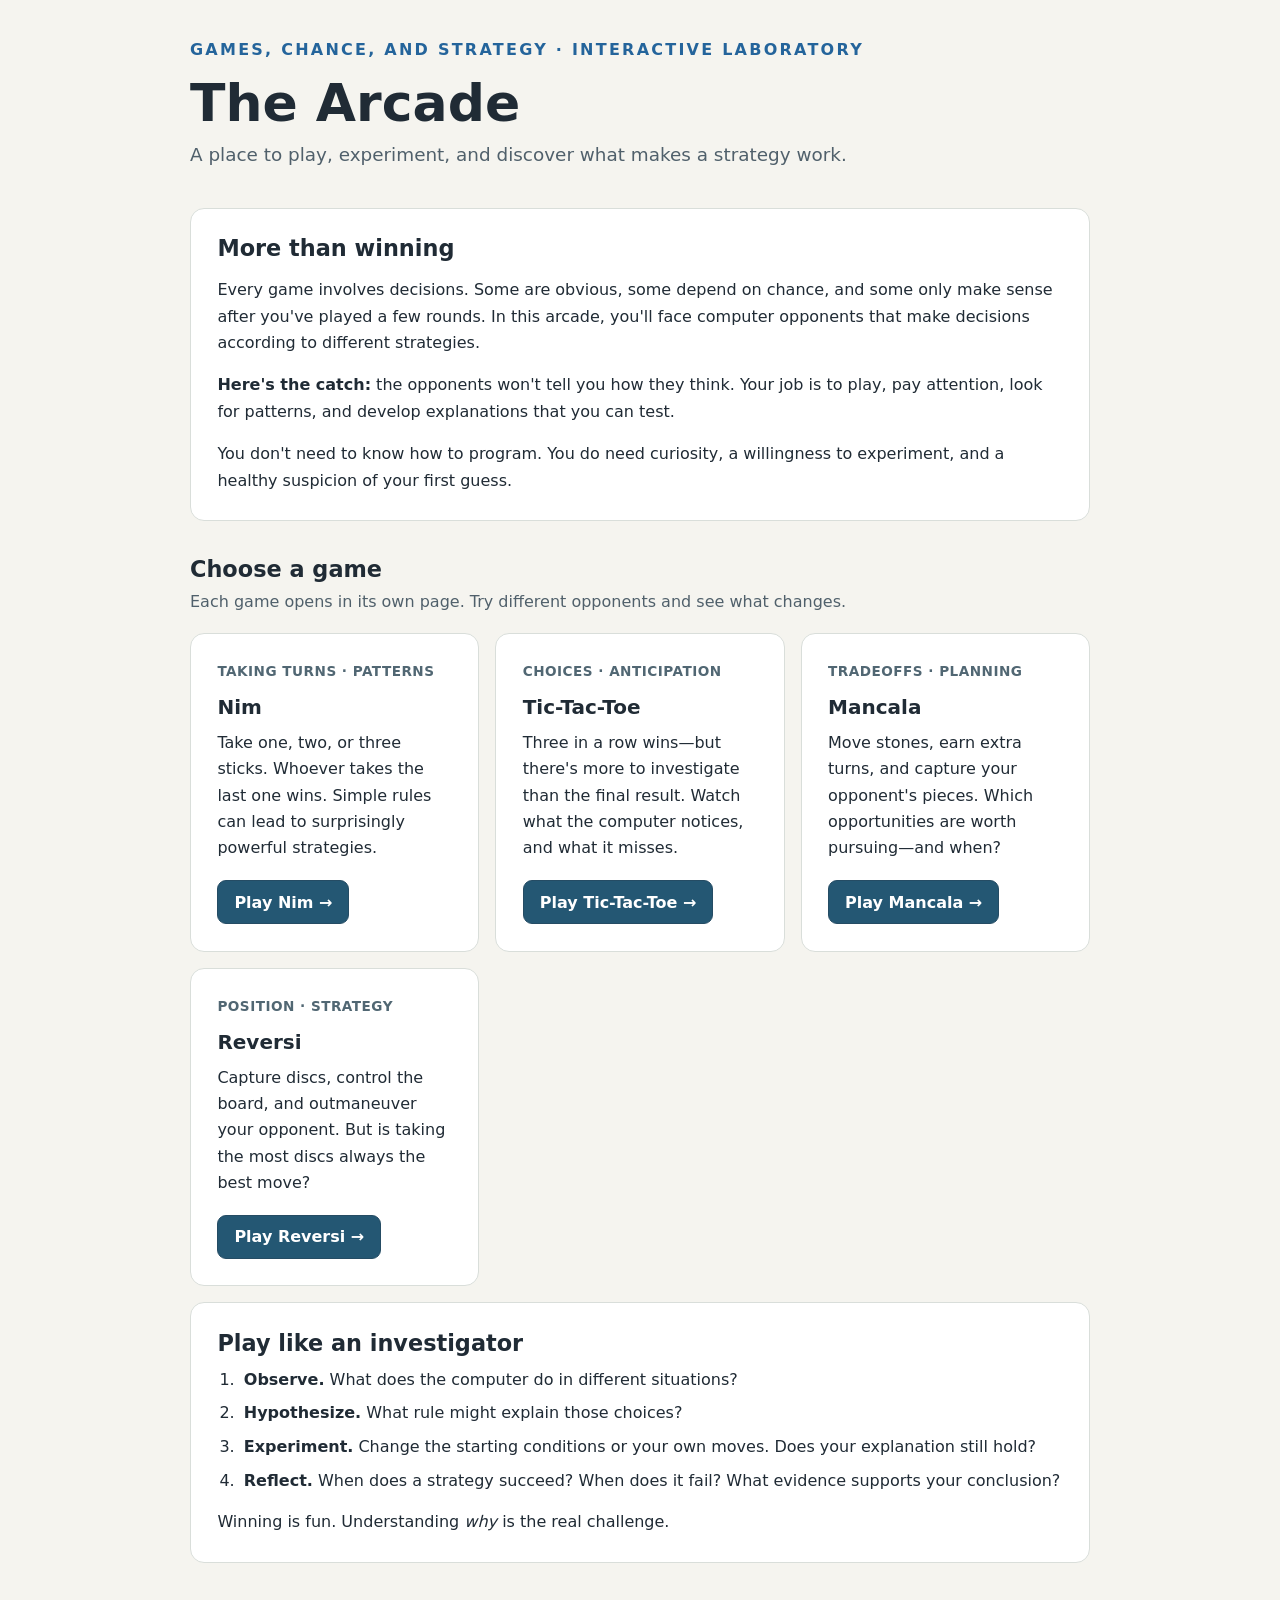
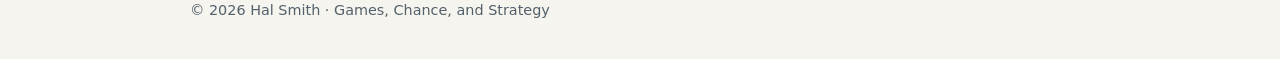
==== index.html @ 3edc63e5 "Added Reversi" ====
<!DOCTYPE html>
<html lang="en">
<head>
  <meta charset="utf-8">
  <meta name="viewport" content="width=device-width, initial-scale=1">
  <meta name="description" content="Explore games, chance, and strategy. Play against computer opponents, observe their decisions, and investigate how different strategies work.">
  <title>The Arcade | Games, Chance, and Strategy</title>
  <link rel="icon" type="image/png" href="favicon.ico">
  <style>
    :root { color-scheme: light; font-family: system-ui, -apple-system, BlinkMacSystemFont, "Segoe UI", sans-serif; background: #f5f4ef; color: #202b35; }
    * { box-sizing: border-box; }
    body { margin: 0; padding: 1.25rem; }
    main { max-width: 900px; margin: 0 auto; }
    .eyebrow { margin: 0 0 .75rem; color: #24649b; font-size: 1rem; font-weight: 750; letter-spacing: .14em; text-transform: uppercase; line-height: 1.5; }
    h1 { margin: 0 0 .45rem; font-size: clamp(2.1rem, 5vw, 3.25rem); line-height: 1.12; }
    h2 { margin: 0 0 .65rem; font-size: 1.4rem; }
    h3 { margin: 0 0 .45rem; font-size: 1.25rem; }
    p { line-height: 1.65; }
    .subtitle { margin: 0; color: #50606b; font-size: 1.15rem; max-width: 43rem; }
    header { padding: 1.15rem 0 1.35rem; }
    .panel { background: #fff; border: 1px solid #d9deda; border-radius: 14px; padding: clamp(1.15rem, 3vw, 1.65rem); margin: 1rem 0; }
    .intro p:last-child, .panel p:last-child { margin-bottom: 0; }
    .section-heading { margin: 2.2rem 0 .4rem; }
    .section-intro { margin: 0 0 1.1rem; color: #50606b; }
    .games { display: grid; grid-template-columns: repeat(auto-fit, minmax(min(100%, 245px), 1fr)); gap: 1rem; }
    .game { display: flex; flex-direction: column; margin: 0; }
    .game p { margin: .2rem 0 1.15rem; }
    .game .tags { margin: 0 0 .8rem; font-size: .85rem; font-weight: 700; color: #516773; letter-spacing: .035em; }
    .game .play { display: inline-block; align-self: flex-start; margin-top: auto; padding: .72rem 1rem; background: #245773; color: white; border: 1px solid #254c64; border-radius: 9px; text-decoration: none; font-weight: 650; }
    .game .play:hover { background: #173f55; }
    a:focus-visible { outline: 3px solid #d59b27; outline-offset: 4px; }
    .steps { margin: .75rem 0 0; padding-left: 1.4rem; }
    .steps li { padding-left: .25rem; margin: .55rem 0; line-height: 1.55; }
    footer { margin: 2.25rem 0 1rem; color: #53616b; font-size: .9rem; }
    @media (max-width: 520px) { body { padding: 1rem; } .eyebrow { letter-spacing: .08em; } }
  </style>
</head>
<body>
<main>
  <header>
    <p class="eyebrow">Games, Chance, and Strategy · Interactive Laboratory</p>
    <h1>The Arcade</h1>
    <p class="subtitle">A place to play, experiment, and discover what makes a strategy work.</p>
  </header>

  <section class="panel intro" aria-labelledby="welcome-heading">
    <h2 id="welcome-heading">More than winning</h2>
    <p>Every game involves decisions. Some are obvious, some depend on chance, and some only make sense after you've played a few rounds. In this arcade, you'll face computer opponents that make decisions according to different strategies.</p>
    <p><strong>Here's the catch:</strong> the opponents won't tell you how they think. Your job is to play, pay attention, look for patterns, and develop explanations that you can test.</p>
    <p>You don't need to know how to program. You do need curiosity, a willingness to experiment, and a healthy suspicion of your first guess.</p>
  </section>

  <section aria-labelledby="games-heading">
    <h2 id="games-heading" class="section-heading">Choose a game</h2>
    <p class="section-intro">Each game opens in its own page. Try different opponents and see what changes.</p>
    <div class="games">
      <article class="panel game" aria-labelledby="nim-heading">
        <p class="tags">TAKING TURNS · PATTERNS</p>
        <h3 id="nim-heading">Nim</h3>
        <p>Take one, two, or three sticks. Whoever takes the last one wins. Simple rules can lead to surprisingly powerful strategies.</p>
        <a class="play" href="nim.html" aria-label="Play Nim">Play Nim →</a>
      </article>
      <article class="panel game" aria-labelledby="ttt-heading">
        <p class="tags">CHOICES · ANTICIPATION</p>
        <h3 id="ttt-heading">Tic-Tac-Toe</h3>
        <p>Three in a row wins—but there's more to investigate than the final result. Watch what the computer notices, and what it misses.</p>
        <a class="play" href="tictactoe.html" aria-label="Play Tic-Tac-Toe">Play Tic-Tac-Toe →</a>
      </article>
      <article class="panel game" aria-labelledby="mancala-heading">
        <p class="tags">TRADEOFFS · PLANNING</p>
        <h3 id="mancala-heading">Mancala</h3>
        <p>Move stones, earn extra turns, and capture your opponent's pieces. Which opportunities are worth pursuing—and when?</p>
        <a class="play" href="mancala.html" aria-label="Play Mancala">Play Mancala →</a>
      </article>
      <article class="panel game" aria-labelledby="reversi-heading">
        <p class="tags">POSITION · STRATEGY</p>
        <h3 id="reversi-heading">Reversi</h3>
        <p>Capture discs, control the board, and outmaneuver your opponent. But is taking the most discs always the best move?</p>
        <a class="play" href="reversi.html" aria-label="Play Reversi">Play Reversi →</a>
      </article> 
   </div>
  </section>

  <section class="panel" aria-labelledby="investigate-heading">
    <h2 id="investigate-heading">Play like an investigator</h2>
    <ol class="steps">
      <li><strong>Observe.</strong> What does the computer do in different situations?</li>
      <li><strong>Hypothesize.</strong> What rule might explain those choices?</li>
      <li><strong>Experiment.</strong> Change the starting conditions or your own moves. Does your explanation still hold?</li>
      <li><strong>Reflect.</strong> When does a strategy succeed? When does it fail? What evidence supports your conclusion?</li>
    </ol>
    <p>Winning is fun. Understanding <em>why</em> is the real challenge.</p>
  </section>

<footer>
    <p>&copy; 2026 Hal Smith · Games, Chance, and Strategy</p>
</footer>
</main>
</body>
</html>
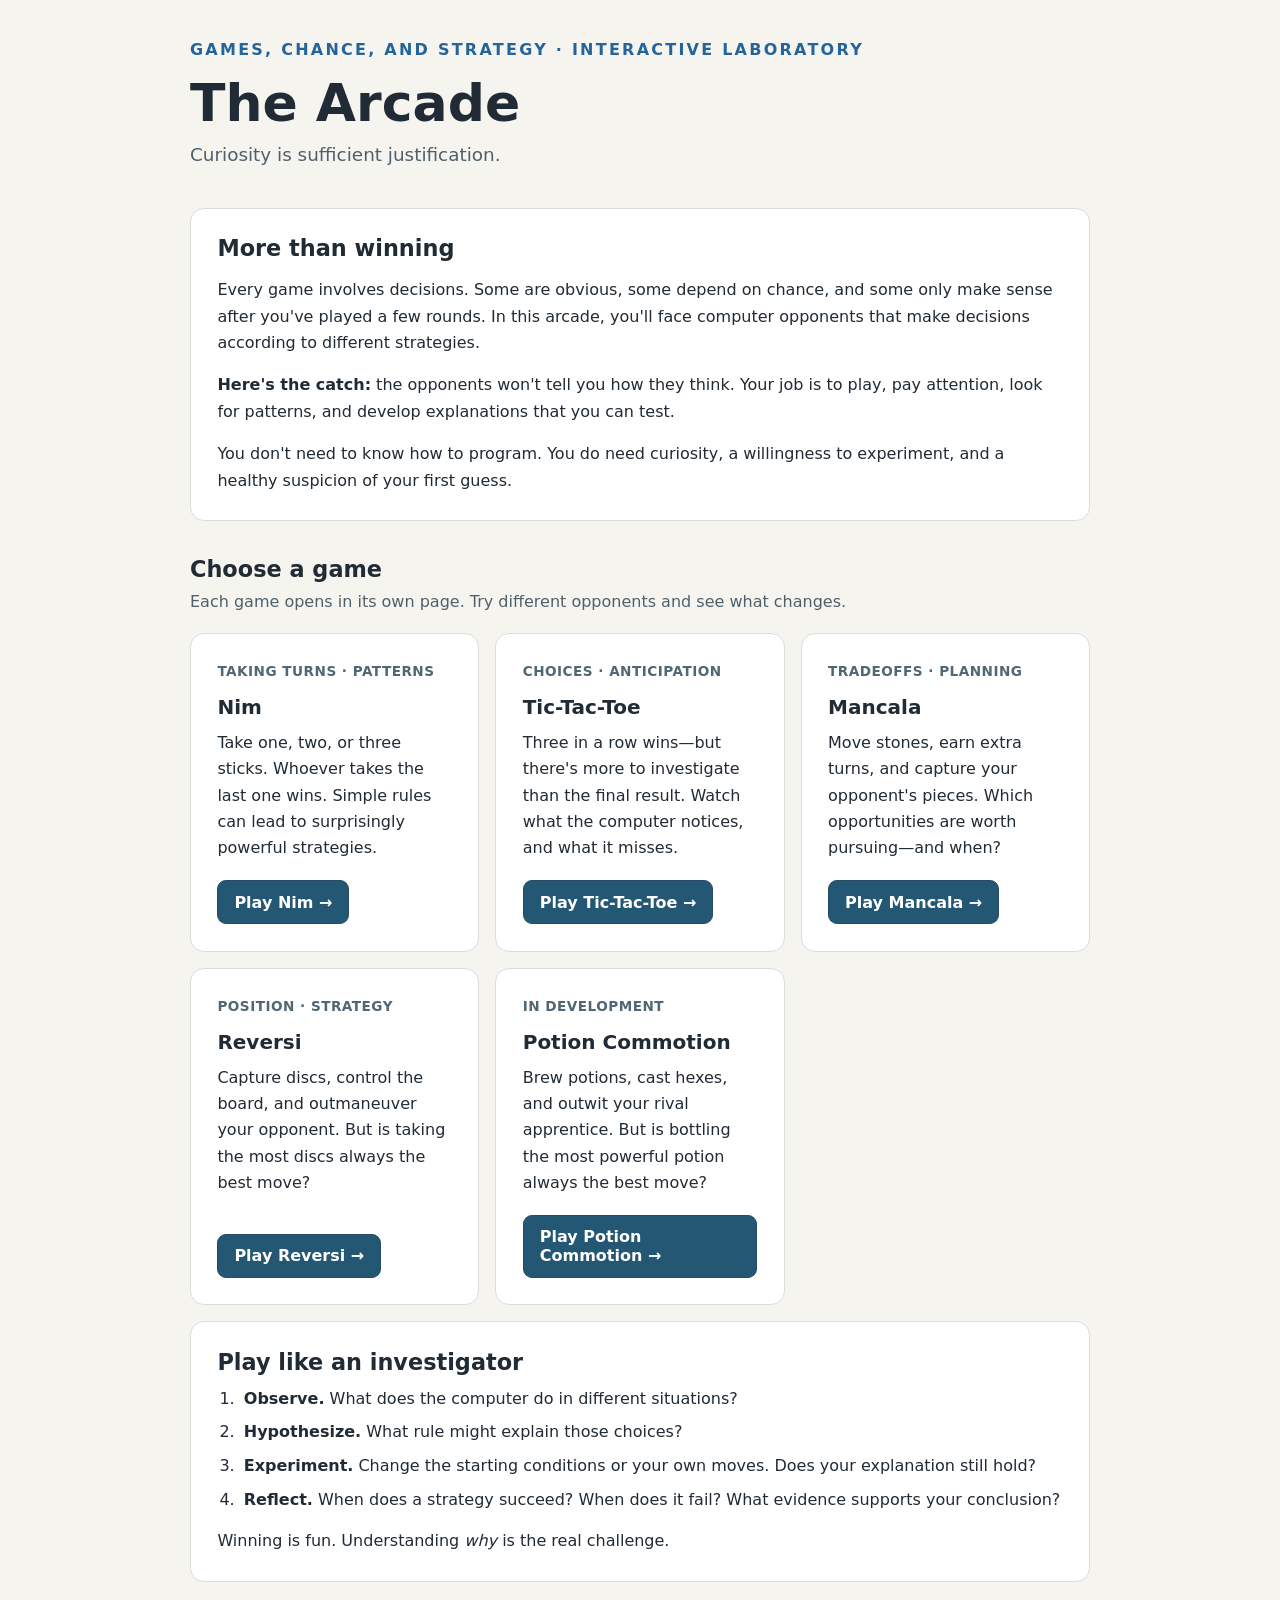
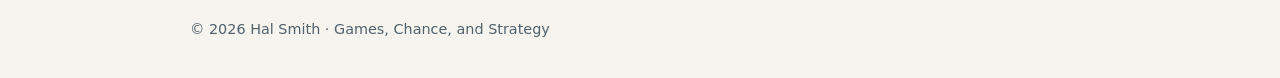
==== commit 6357252a: "Introduced Potion Commotion" ====
--- a/index.html
+++ b/index.html
@@ -40,7 +40,7 @@
   <header>
     <p class="eyebrow">Games, Chance, and Strategy · Interactive Laboratory</p>
     <h1>The Arcade</h1>
-    <p class="subtitle">A place to play, experiment, and discover what makes a strategy work.</p>
+    <p class="subtitle">Curiosity is sufficient justification.</p>
   </header>
 
   <section class="panel intro" aria-labelledby="welcome-heading">
@@ -78,6 +78,12 @@
         <p>Capture discs, control the board, and outmaneuver your opponent. But is taking the most discs always the best move?</p>
         <a class="play" href="reversi.html" aria-label="Play Reversi">Play Reversi →</a>
       </article> 
+      <article class="panel game" aria-labelledby="reversi-heading">
+        <p class="tags">IN DEVELOPMENT</p>
+        <h3 id="reversi-heading">Potion Commotion</h3>
+        <p>Brew potions, cast hexes, and outwit your rival apprentice. But is bottling the most powerful potion always the best move?</p>
+        <a class="play" href="potion-commotion.html" aria-label="Play Potion Commotion">Play Potion Commotion →</a>
+      </article> 
    </div>
   </section>
 
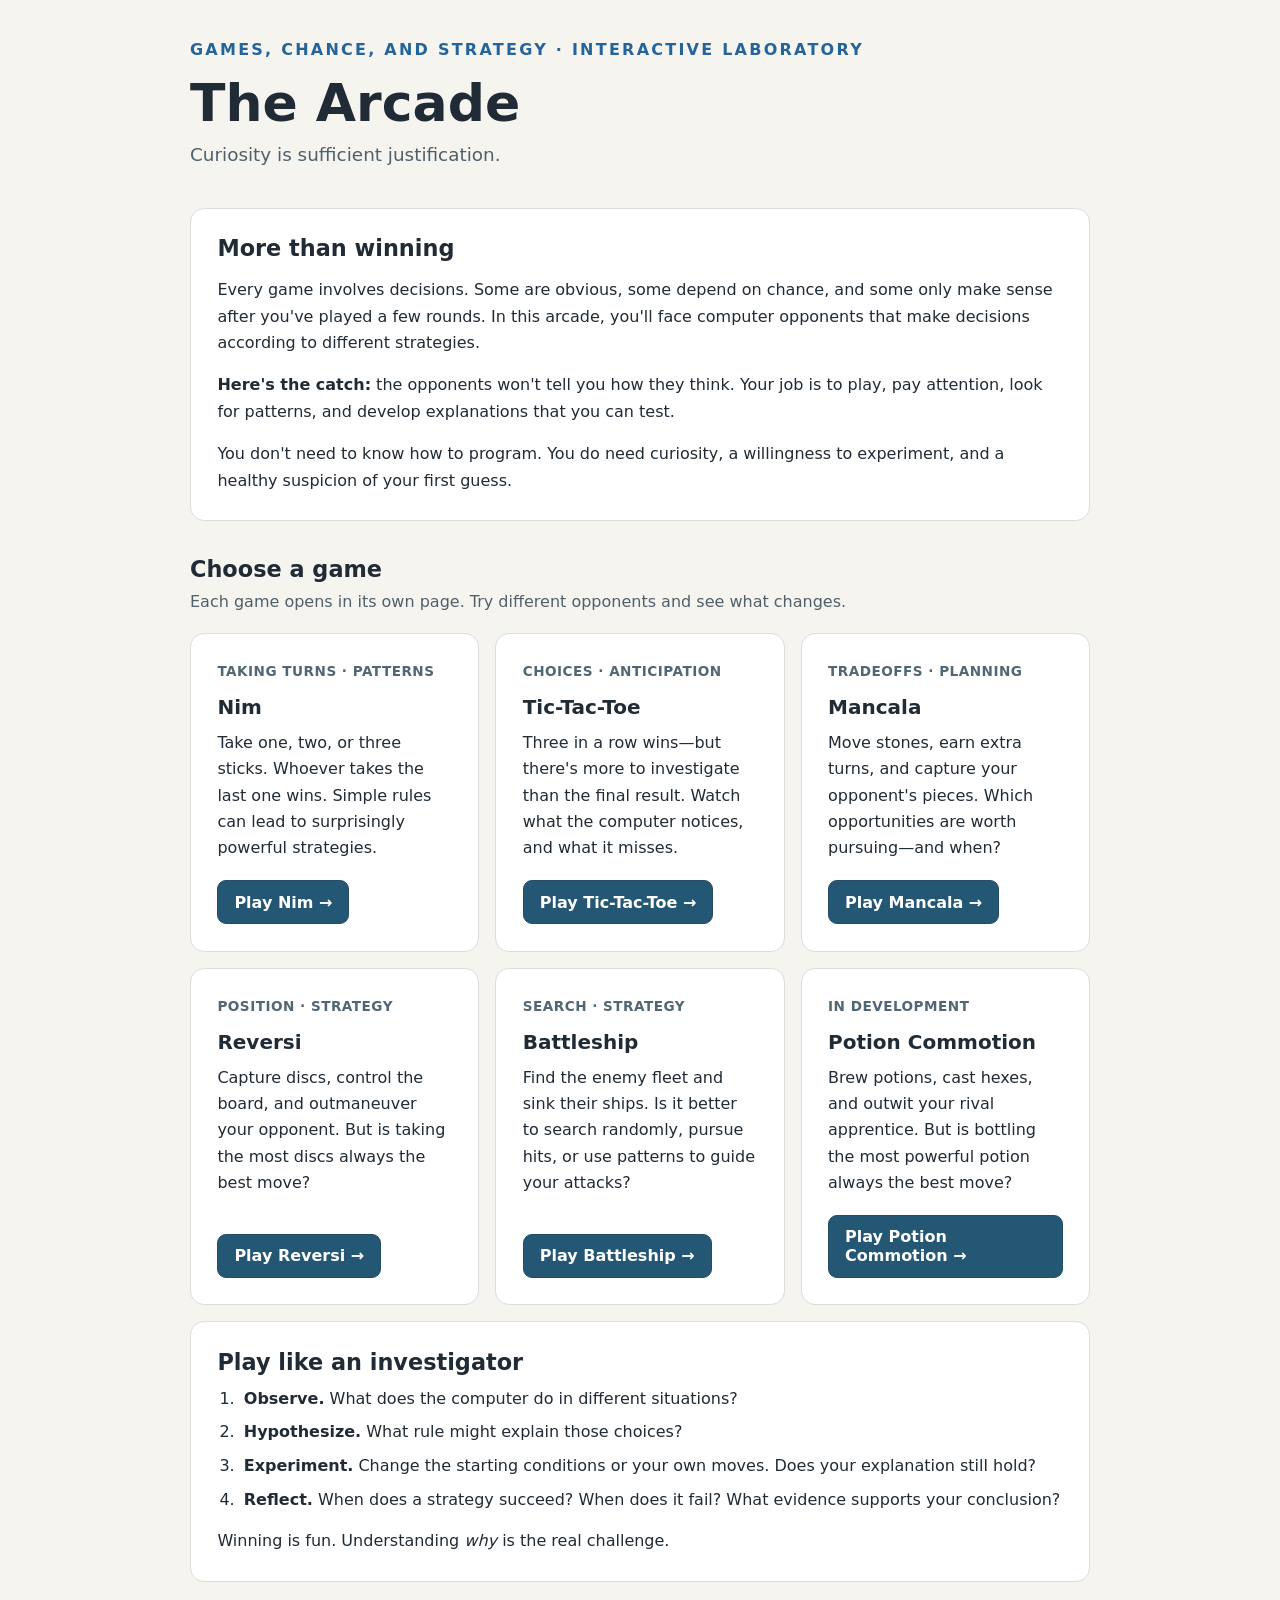
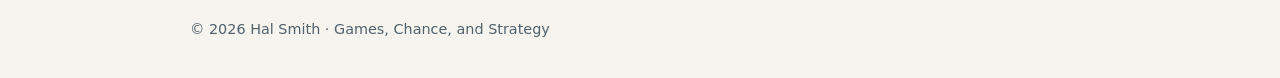
==== commit f36d8ff4: "Added Battleship" ====
--- a/index.html
+++ b/index.html
@@ -6,34 +6,8 @@
   <meta name="description" content="Explore games, chance, and strategy. Play against computer opponents, observe their decisions, and investigate how different strategies work.">
   <title>The Arcade | Games, Chance, and Strategy</title>
   <link rel="icon" type="image/png" href="favicon.ico">
-  <style>
-    :root { color-scheme: light; font-family: system-ui, -apple-system, BlinkMacSystemFont, "Segoe UI", sans-serif; background: #f5f4ef; color: #202b35; }
-    * { box-sizing: border-box; }
-    body { margin: 0; padding: 1.25rem; }
-    main { max-width: 900px; margin: 0 auto; }
-    .eyebrow { margin: 0 0 .75rem; color: #24649b; font-size: 1rem; font-weight: 750; letter-spacing: .14em; text-transform: uppercase; line-height: 1.5; }
-    h1 { margin: 0 0 .45rem; font-size: clamp(2.1rem, 5vw, 3.25rem); line-height: 1.12; }
-    h2 { margin: 0 0 .65rem; font-size: 1.4rem; }
-    h3 { margin: 0 0 .45rem; font-size: 1.25rem; }
-    p { line-height: 1.65; }
-    .subtitle { margin: 0; color: #50606b; font-size: 1.15rem; max-width: 43rem; }
-    header { padding: 1.15rem 0 1.35rem; }
-    .panel { background: #fff; border: 1px solid #d9deda; border-radius: 14px; padding: clamp(1.15rem, 3vw, 1.65rem); margin: 1rem 0; }
-    .intro p:last-child, .panel p:last-child { margin-bottom: 0; }
-    .section-heading { margin: 2.2rem 0 .4rem; }
-    .section-intro { margin: 0 0 1.1rem; color: #50606b; }
-    .games { display: grid; grid-template-columns: repeat(auto-fit, minmax(min(100%, 245px), 1fr)); gap: 1rem; }
-    .game { display: flex; flex-direction: column; margin: 0; }
-    .game p { margin: .2rem 0 1.15rem; }
-    .game .tags { margin: 0 0 .8rem; font-size: .85rem; font-weight: 700; color: #516773; letter-spacing: .035em; }
-    .game .play { display: inline-block; align-self: flex-start; margin-top: auto; padding: .72rem 1rem; background: #245773; color: white; border: 1px solid #254c64; border-radius: 9px; text-decoration: none; font-weight: 650; }
-    .game .play:hover { background: #173f55; }
-    a:focus-visible { outline: 3px solid #d59b27; outline-offset: 4px; }
-    .steps { margin: .75rem 0 0; padding-left: 1.4rem; }
-    .steps li { padding-left: .25rem; margin: .55rem 0; line-height: 1.55; }
-    footer { margin: 2.25rem 0 1rem; color: #53616b; font-size: .9rem; }
-    @media (max-width: 520px) { body { padding: 1rem; } .eyebrow { letter-spacing: .08em; } }
-  </style>
+  <link rel="stylesheet" href="css/arcade.css">
+  <link rel="stylesheet" href="css/pages/index.css">
 </head>
 <body>
 <main>
@@ -78,7 +52,13 @@
         <p>Capture discs, control the board, and outmaneuver your opponent. But is taking the most discs always the best move?</p>
         <a class="play" href="reversi.html" aria-label="Play Reversi">Play Reversi →</a>
       </article> 
-      <article class="panel game" aria-labelledby="reversi-heading">
+      <article class="panel game" aria-labelledby="battleship-heading">
+        <p class="tags">SEARCH · STRATEGY</p>
+        <h3 id="battleship-heading">Battleship</h3>
+        <p>Find the enemy fleet and sink their ships. Is it better to search randomly, pursue hits, or use patterns to guide your attacks?</p>
+        <a class="play" href="battleship.html" aria-label="Play Battleship">Play Battleship →</a>
+      </article>
+      <article class="panel game" aria-labelledby="potion-commotion-heading">
         <p class="tags">IN DEVELOPMENT</p>
         <h3 id="reversi-heading">Potion Commotion</h3>
         <p>Brew potions, cast hexes, and outwit your rival apprentice. But is bottling the most powerful potion always the best move?</p>
--- a/css/arcade.css
+++ b/css/arcade.css
@@ -0,0 +1,114 @@
+/*
+ * THE ARCADE — SHARED PRESENTATION
+ * --------------------------------
+ * Edit this file to change common interface elements across the site.
+ * Each page also loads css/pages/<page>.css for its own visual details.
+ * CSS custom properties below are defaults; individual games may override them.
+ * No build step is required. All URLs are relative to the HTML files at the root.
+ */
+
+:root {
+    --arcade-font: system-ui, -apple-system, BlinkMacSystemFont, "Segoe UI", sans-serif;
+    --arcade-ink: #202b35;
+    --arcade-paper: #f5f4ef;
+    --arcade-accent: #245773;
+    --arcade-focus: #d59b27;
+    --arcade-panel-radius: 14px;
+}
+
+/* Global box sizing is shared by every page. */
+* {
+    box-sizing: border-box;
+}
+
+/* Shared rules extracted from three or more original pages. */
+
+body {
+    margin: 0;
+    padding: 1.25rem;
+}
+
+footer {
+    margin: 2.25rem 0 1rem;
+    color: #53616b;
+    font-size: .9rem;
+}
+
+nav {
+    margin-top: 12px;
+    margin-bottom: 1rem;
+}
+
+.subtitle {
+    margin: 0 0 1.25rem;
+    color: #50606b;
+}
+
+.panel {
+    background: white;
+    border: 1px solid #d9deda;
+    border-radius: 14px;
+    padding: 1.15rem;
+    margin: 1rem 0;
+}
+
+.settings {
+    display: flex;
+    flex-wrap: wrap;
+    align-items: end;
+    gap: 1rem;
+}
+
+label {
+    display: block;
+    font-weight: 650;
+    margin-bottom: .35rem;
+}
+
+button {
+    padding: .75rem 1.05rem;
+    border-radius: 9px;
+    border: 1px solid #254c64;
+    background: #245773;
+    color: white;
+    font-weight: 650;
+    cursor: pointer;
+}
+
+button:hover:not(:disabled) {
+    background: #173f55;
+}
+
+button:disabled {
+    opacity: .48;
+    cursor: not-allowed;
+}
+
+.status {
+    font-size: 1.2rem;
+    font-weight: 700;
+    margin: .2rem 0 .5rem;
+}
+
+.history li {
+    margin: .35rem 0;
+}
+
+.note {
+    color: #53616b;
+    font-size: .94rem;
+}
+
+.eyebrow {
+    font-size: 1rem;
+    letter-spacing: .18em;
+    text-transform: uppercase;
+    font-weight: 800;
+    color: #2468a6;
+}
+
+nav a {
+    color: inherit;
+    font-size: .9rem;
+    text-decoration: none;
+}
--- a/css/pages/index.css
+++ b/css/pages/index.css
@@ -0,0 +1,148 @@
+/* index: page-specific layout, colors, and game visuals.
+ * Loaded after arcade.css so these rules may override shared defaults.
+ */
+
+:root {
+    color-scheme: light;
+    font-family: system-ui, -apple-system, BlinkMacSystemFont, "Segoe UI", sans-serif;
+    background: #f5f4ef;
+    color: #202b35;
+}
+
+* {
+    box-sizing: border-box;
+}
+
+main {
+    max-width: 900px;
+    margin: 0 auto;
+}
+
+.eyebrow {
+    margin: 0 0 .75rem;
+    color: #24649b;
+    font-size: 1rem;
+    font-weight: 750;
+    letter-spacing: .14em;
+    text-transform: uppercase;
+    line-height: 1.5;
+}
+
+h1 {
+    margin: 0 0 .45rem;
+    font-size: clamp(2.1rem, 5vw, 3.25rem);
+    line-height: 1.12;
+}
+
+h2 {
+    margin: 0 0 .65rem;
+    font-size: 1.4rem;
+}
+
+h3 {
+    margin: 0 0 .45rem;
+    font-size: 1.25rem;
+}
+
+p {
+    line-height: 1.65;
+}
+
+.subtitle {
+    margin: 0;
+    color: #50606b;
+    font-size: 1.15rem;
+    max-width: 43rem;
+}
+
+header {
+    padding: 1.15rem 0 1.35rem;
+}
+
+.panel {
+    background: #fff;
+    border: 1px solid #d9deda;
+    border-radius: 14px;
+    padding: clamp(1.15rem, 3vw, 1.65rem);
+    margin: 1rem 0;
+}
+
+.intro p:last-child, .panel p:last-child {
+    margin-bottom: 0;
+}
+
+.section-heading {
+    margin: 2.2rem 0 .4rem;
+}
+
+.section-intro {
+    margin: 0 0 1.1rem;
+    color: #50606b;
+}
+
+.games {
+    display: grid;
+    grid-template-columns: repeat(auto-fit, minmax(min(100%, 245px), 1fr));
+    gap: 1rem;
+}
+
+.game {
+    display: flex;
+    flex-direction: column;
+    margin: 0;
+}
+
+.game p {
+    margin: .2rem 0 1.15rem;
+}
+
+.game .tags {
+    margin: 0 0 .8rem;
+    font-size: .85rem;
+    font-weight: 700;
+    color: #516773;
+    letter-spacing: .035em;
+}
+
+.game .play {
+    display: inline-block;
+    align-self: flex-start;
+    margin-top: auto;
+    padding: .72rem 1rem;
+    background: #245773;
+    color: white;
+    border: 1px solid #254c64;
+    border-radius: 9px;
+    text-decoration: none;
+    font-weight: 650;
+}
+
+.game .play:hover {
+    background: #173f55;
+}
+
+a:focus-visible {
+    outline: 3px solid #d59b27;
+    outline-offset: 4px;
+}
+
+.steps {
+    margin: .75rem 0 0;
+    padding-left: 1.4rem;
+}
+
+.steps li {
+    padding-left: .25rem;
+    margin: .55rem 0;
+    line-height: 1.55;
+}
+
+@media (max-width: 520px) {
+    body {
+        padding: 1rem;
+    }
+
+    .eyebrow {
+        letter-spacing: .08em;
+    }
+}
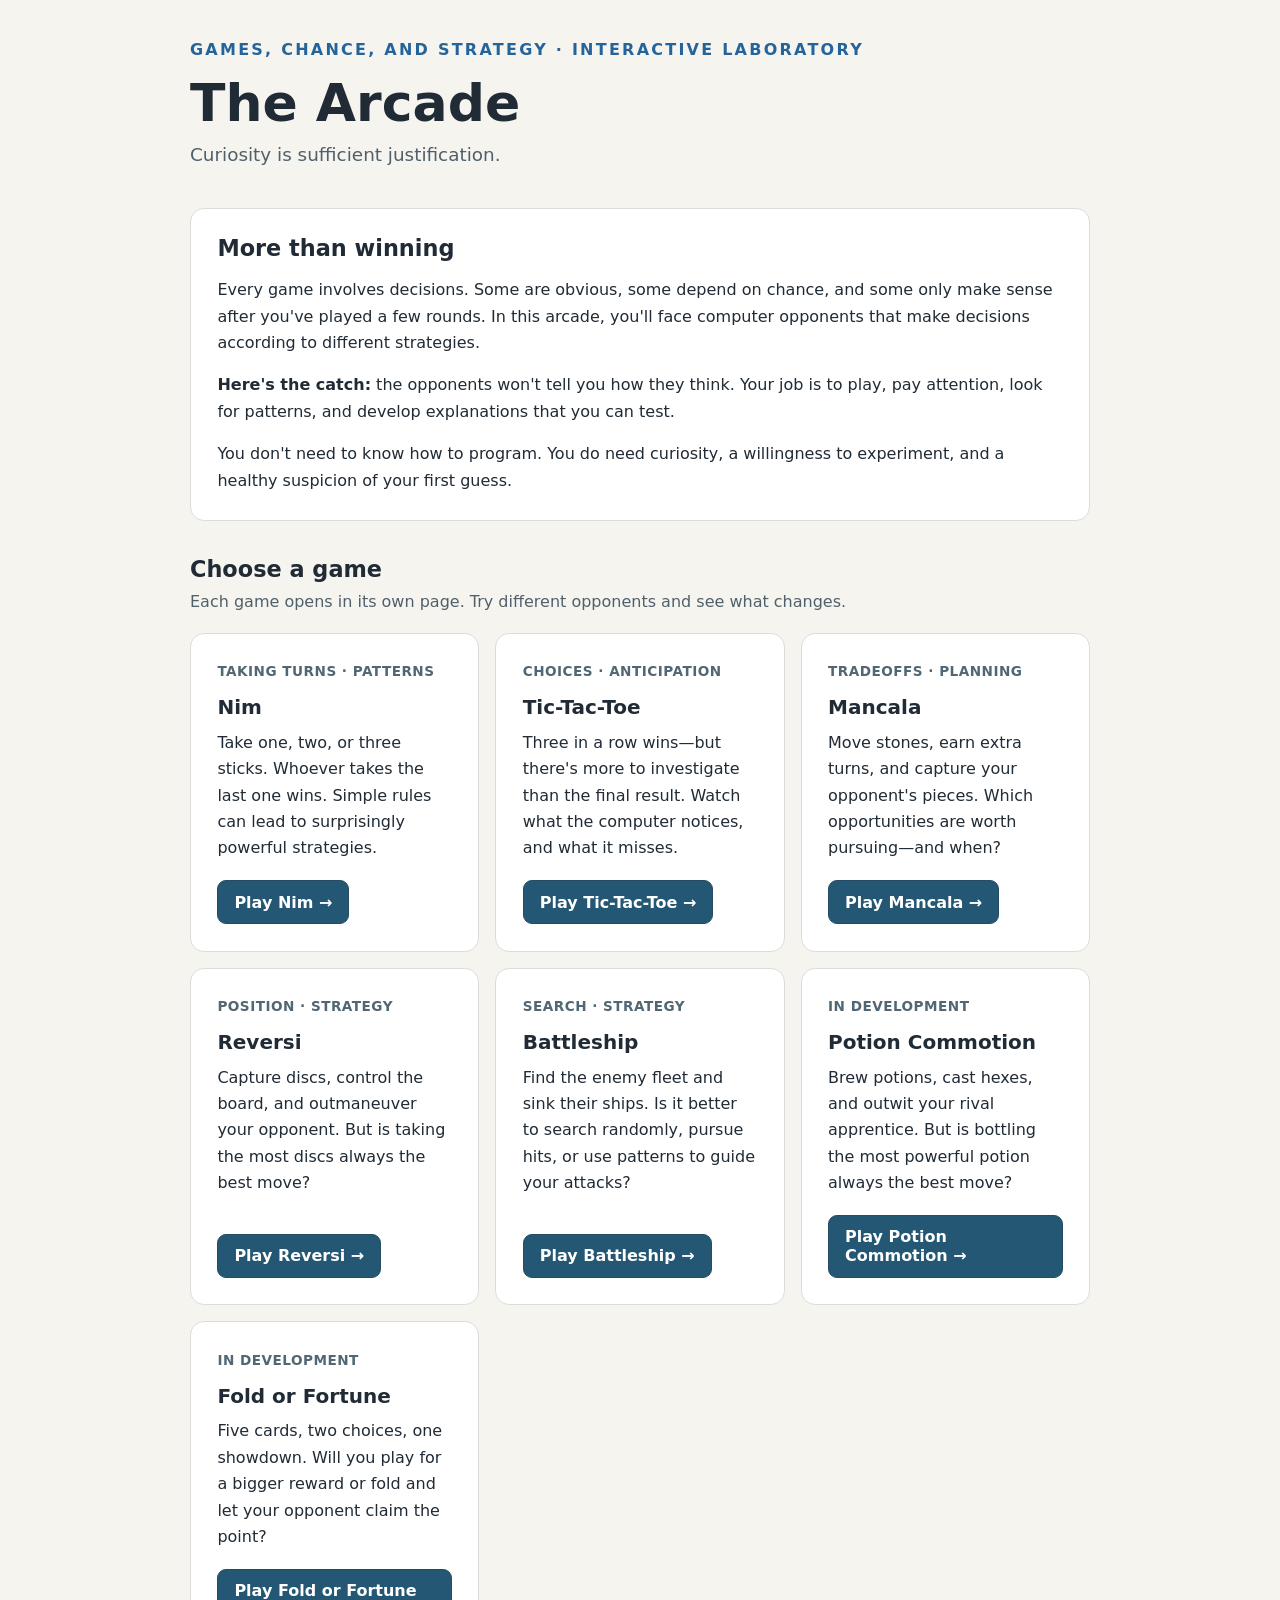
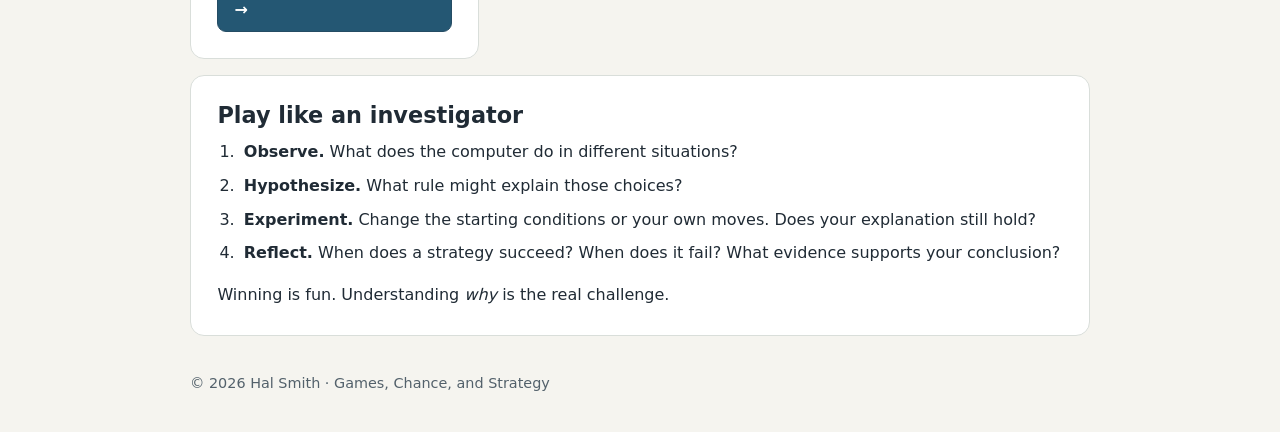
==== commit 1cfeb5a8: "Added Fold or Fortune for play testing" ====
--- a/index.html
+++ b/index.html
@@ -59,11 +59,19 @@
         <a class="play" href="battleship.html" aria-label="Play Battleship">Play Battleship →</a>
       </article>
       <article class="panel game" aria-labelledby="potion-commotion-heading">
+        <!-- <p class="tags">TIMING · PRIORITIES</p> -->
         <p class="tags">IN DEVELOPMENT</p>
         <h3 id="reversi-heading">Potion Commotion</h3>
         <p>Brew potions, cast hexes, and outwit your rival apprentice. But is bottling the most powerful potion always the best move?</p>
         <a class="play" href="potion-commotion.html" aria-label="Play Potion Commotion">Play Potion Commotion →</a>
       </article> 
+      <article class="panel game" aria-labelledby="fold-or-fortune-heading">
+        <!-- <p class="tags">RISK · UNCERTAINTY</p> -->
+        <p class="tags">IN DEVELOPMENT</p>
+       <h3 id="fold-or-fortune-heading">Fold or Fortune</h3>
+       <p>Five cards, two choices, one showdown. Will you play for a bigger reward or fold and let your opponent claim the point?</p>
+       <a class="play" href="fold-or-fortune.html" aria-label="Play Fold or Fortune">Play Fold or Fortune →</a>
+      </article>
    </div>
   </section>
 
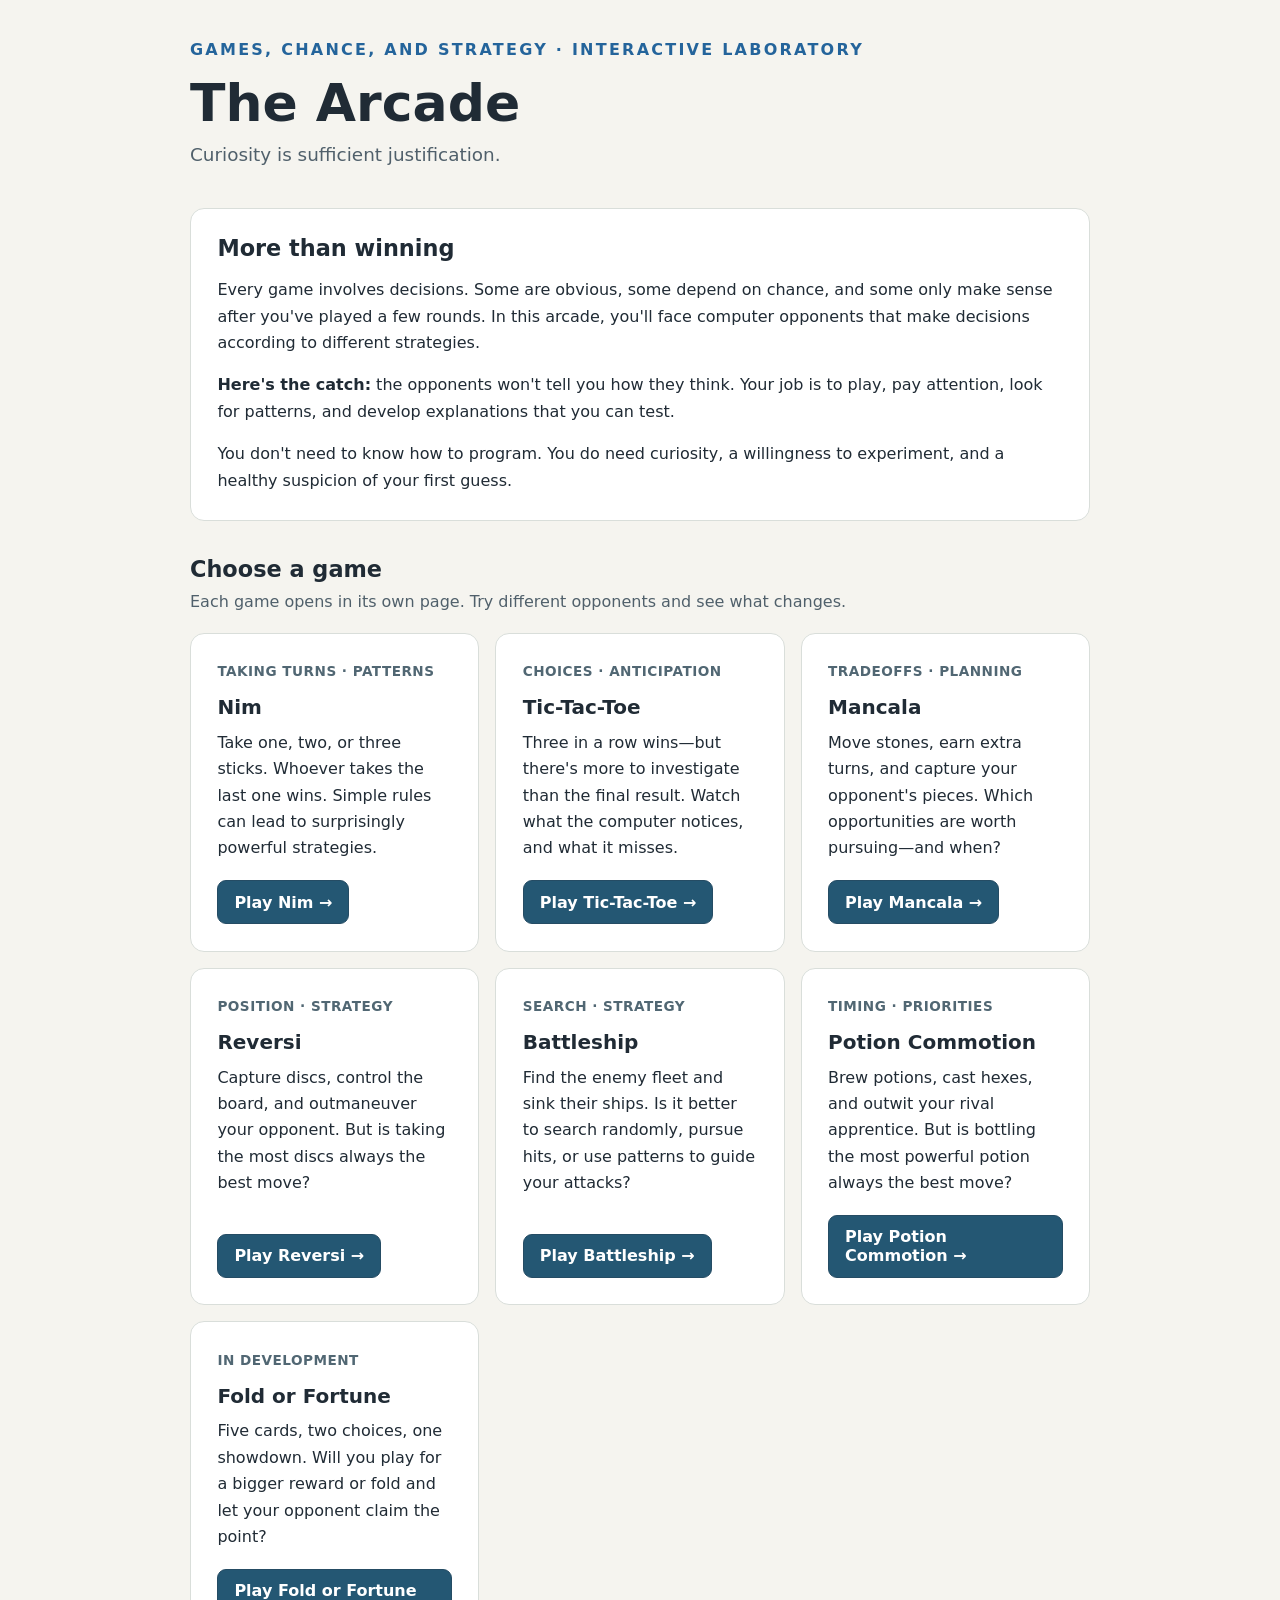
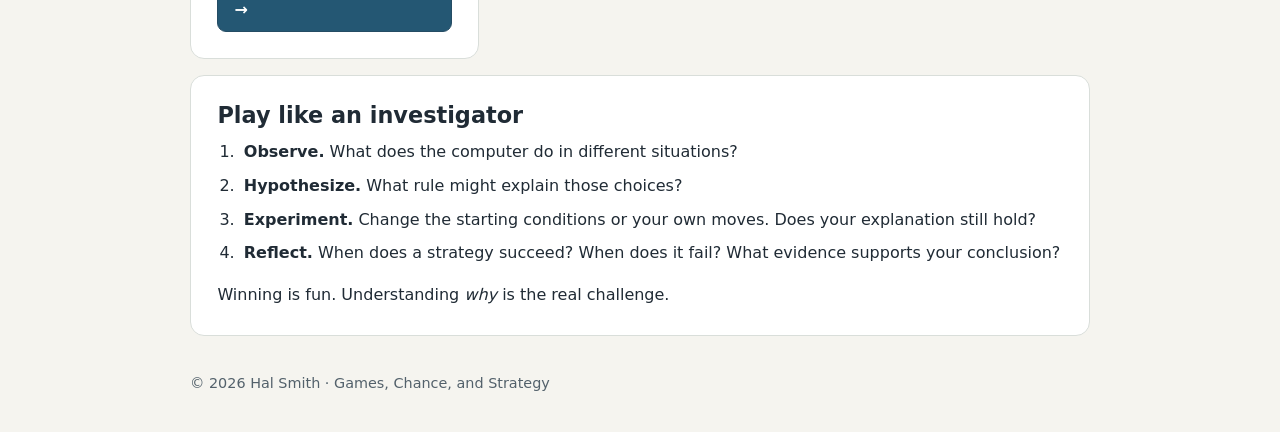
==== commit a727249b: "Released Potion Commotion" ====
--- a/index.html
+++ b/index.html
@@ -59,8 +59,7 @@
         <a class="play" href="battleship.html" aria-label="Play Battleship">Play Battleship →</a>
       </article>
       <article class="panel game" aria-labelledby="potion-commotion-heading">
-        <!-- <p class="tags">TIMING · PRIORITIES</p> -->
-        <p class="tags">IN DEVELOPMENT</p>
+        <p class="tags">TIMING · PRIORITIES</p>
         <h3 id="reversi-heading">Potion Commotion</h3>
         <p>Brew potions, cast hexes, and outwit your rival apprentice. But is bottling the most powerful potion always the best move?</p>
         <a class="play" href="potion-commotion.html" aria-label="Play Potion Commotion">Play Potion Commotion →</a>
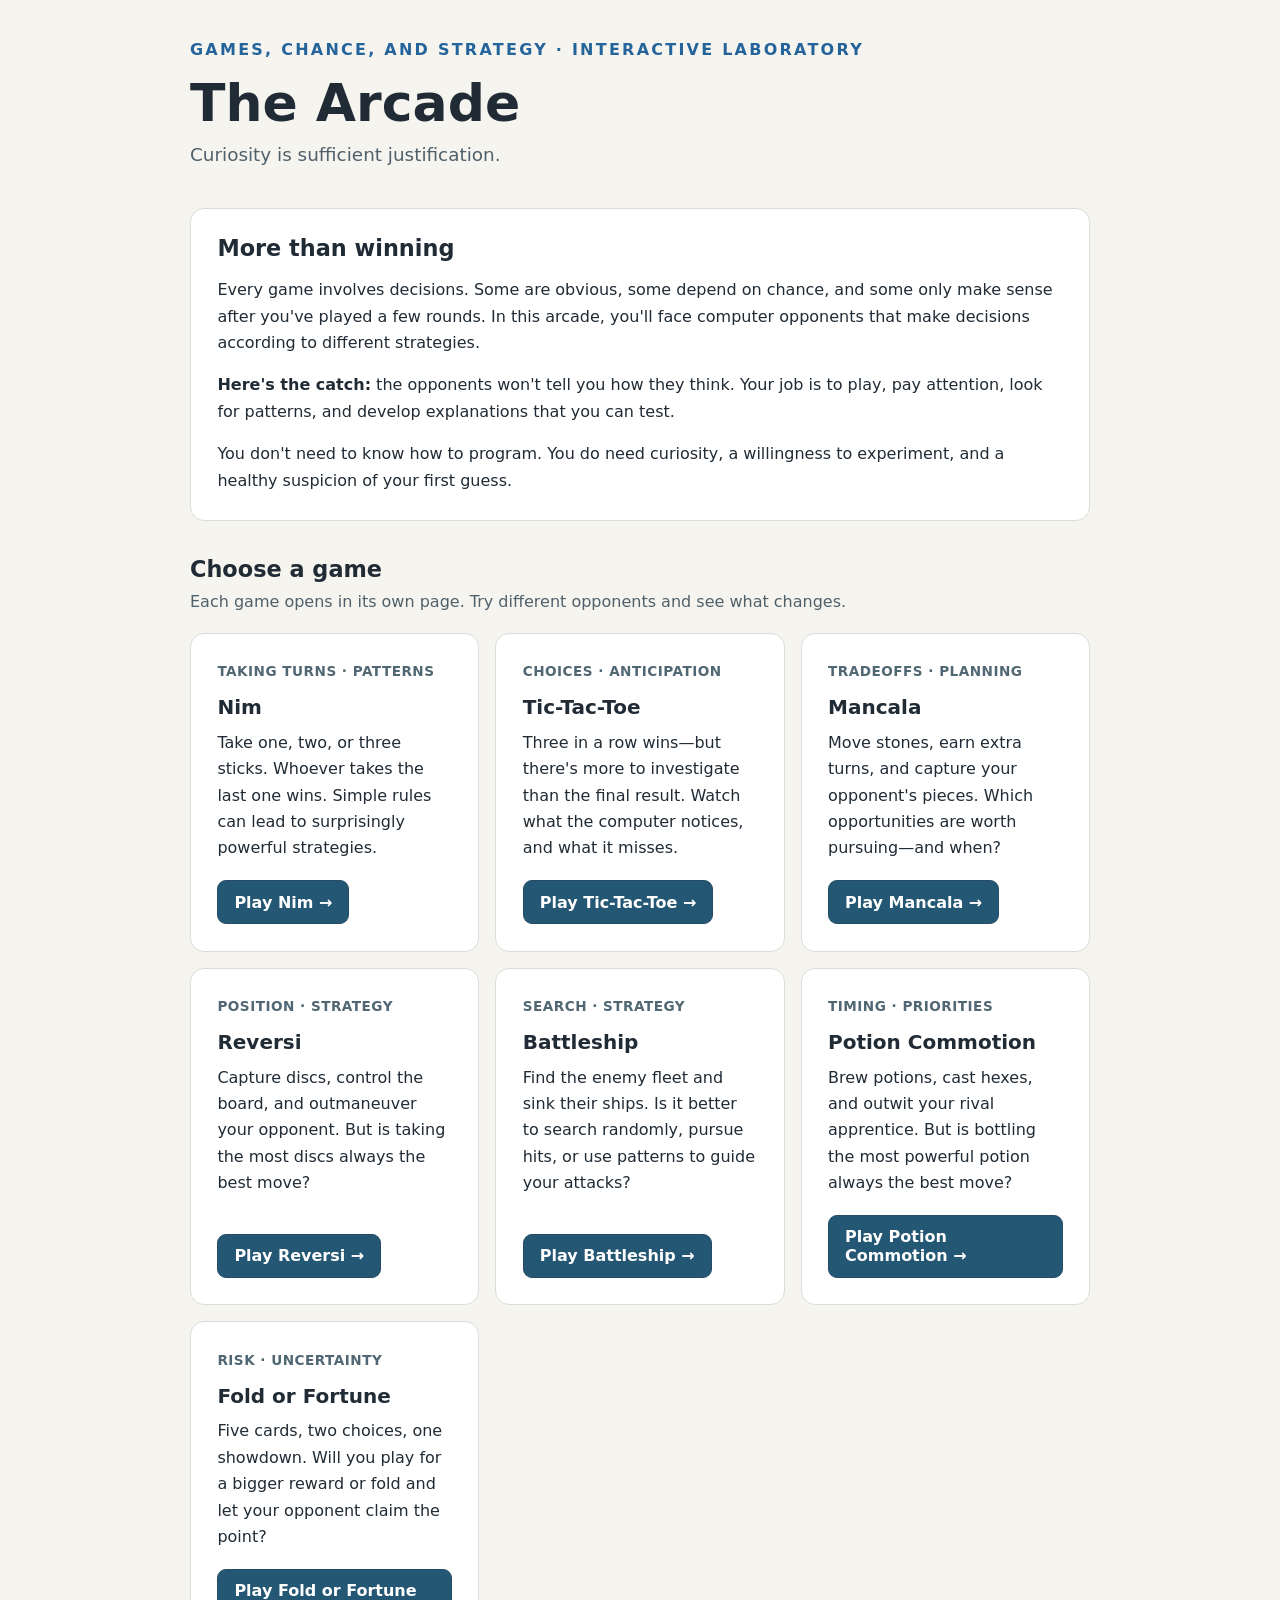
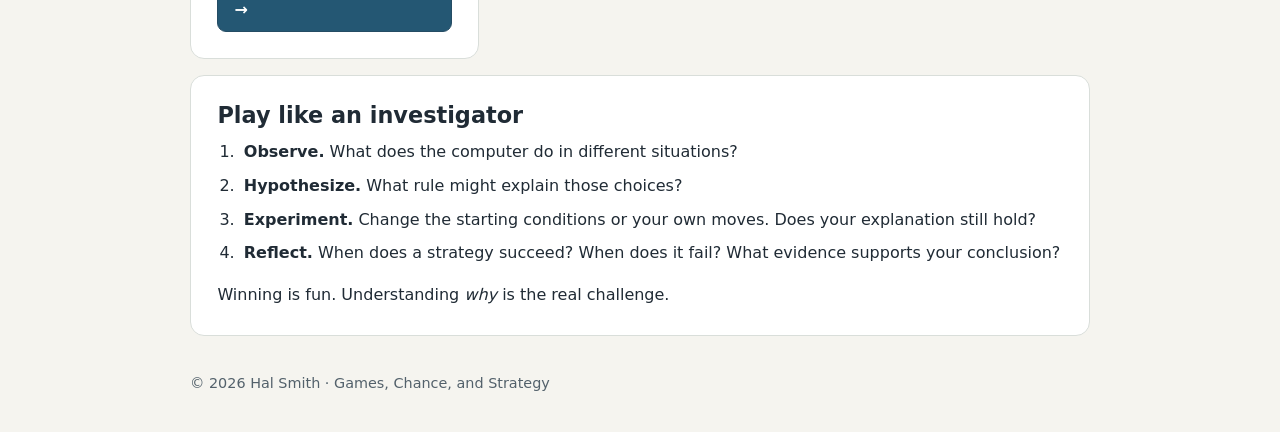
==== commit 2853fc74: "Completed Fold or Fortune development" ====
--- a/index.html
+++ b/index.html
@@ -65,11 +65,10 @@
         <a class="play" href="potion-commotion.html" aria-label="Play Potion Commotion">Play Potion Commotion →</a>
       </article> 
       <article class="panel game" aria-labelledby="fold-or-fortune-heading">
-        <!-- <p class="tags">RISK · UNCERTAINTY</p> -->
-        <p class="tags">IN DEVELOPMENT</p>
-       <h3 id="fold-or-fortune-heading">Fold or Fortune</h3>
-       <p>Five cards, two choices, one showdown. Will you play for a bigger reward or fold and let your opponent claim the point?</p>
-       <a class="play" href="fold-or-fortune.html" aria-label="Play Fold or Fortune">Play Fold or Fortune →</a>
+        <p class="tags">RISK · UNCERTAINTY</p>
+        <h3 id="fold-or-fortune-heading">Fold or Fortune</h3>
+        <p>Five cards, two choices, one showdown. Will you play for a bigger reward or fold and let your opponent claim the point?</p>
+        <a class="play" href="fold-or-fortune.html" aria-label="Play Fold or Fortune">Play Fold or Fortune →</a>
       </article>
    </div>
   </section>
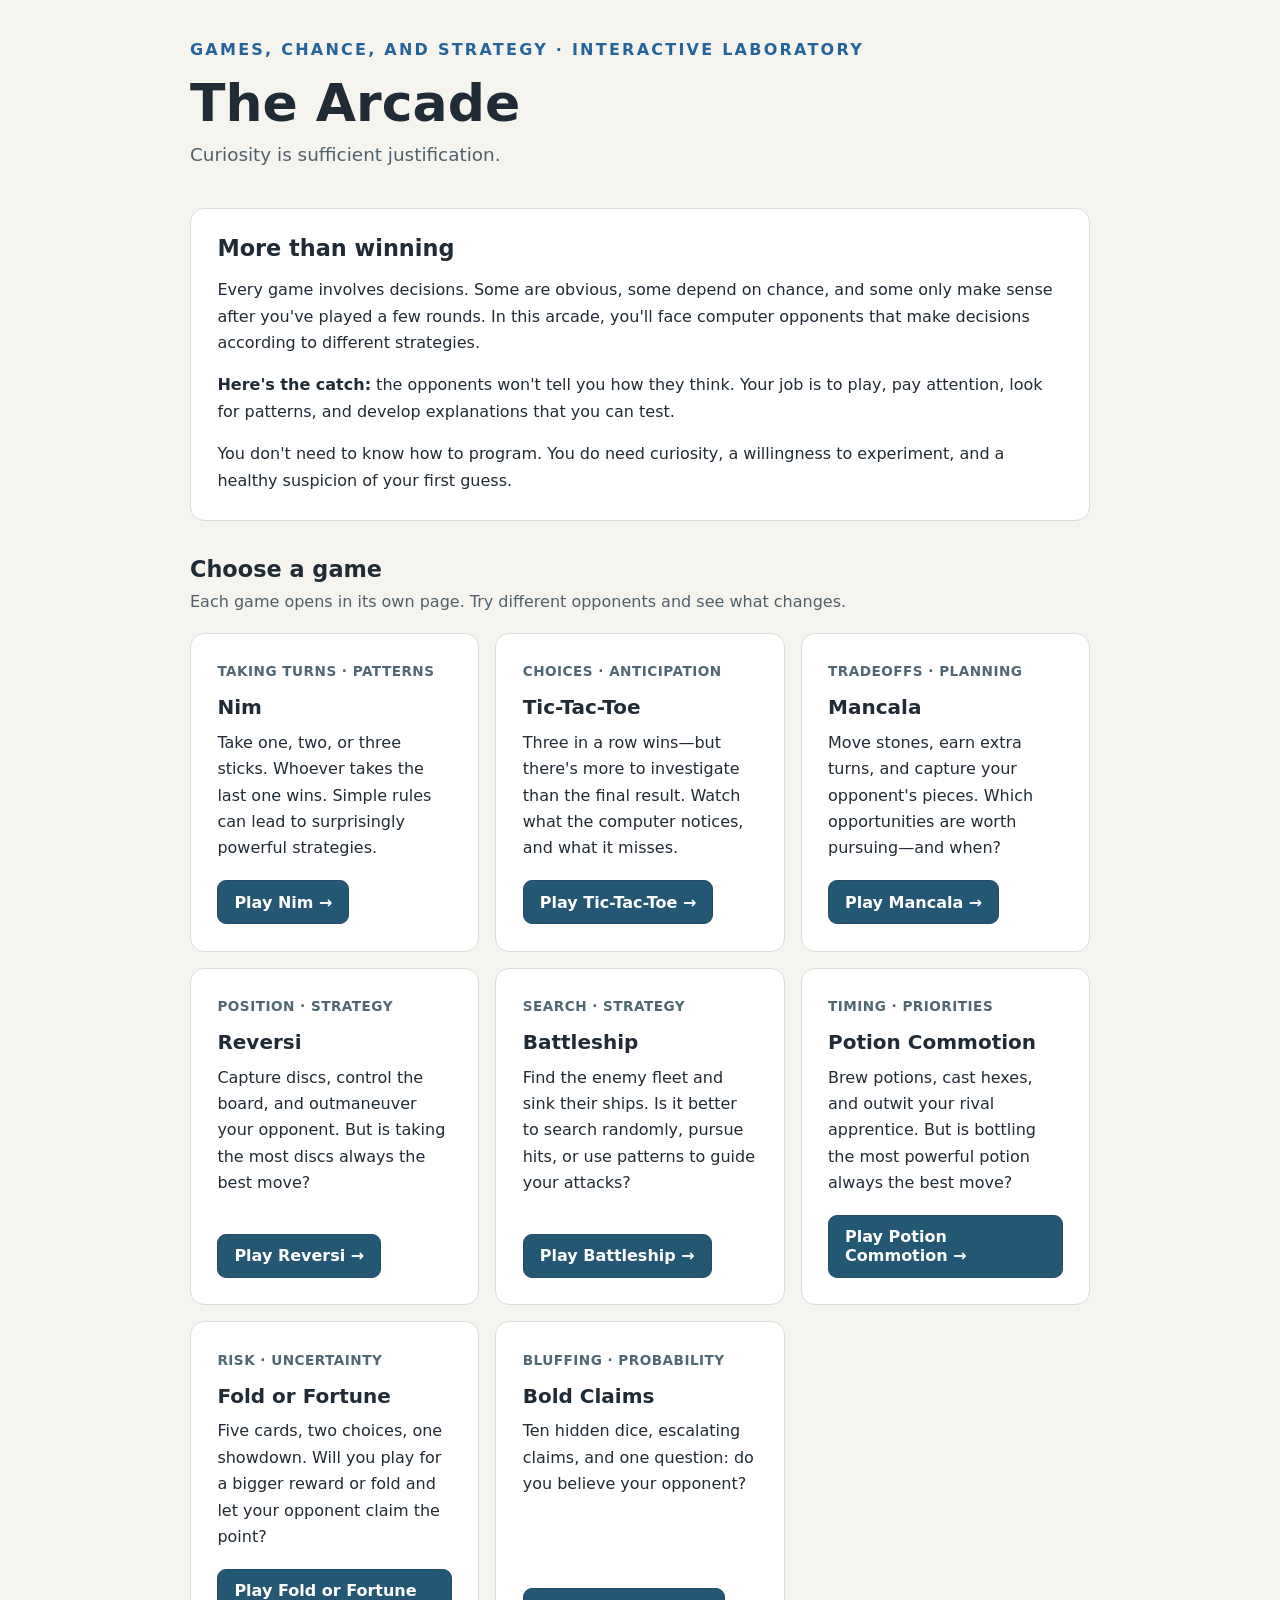
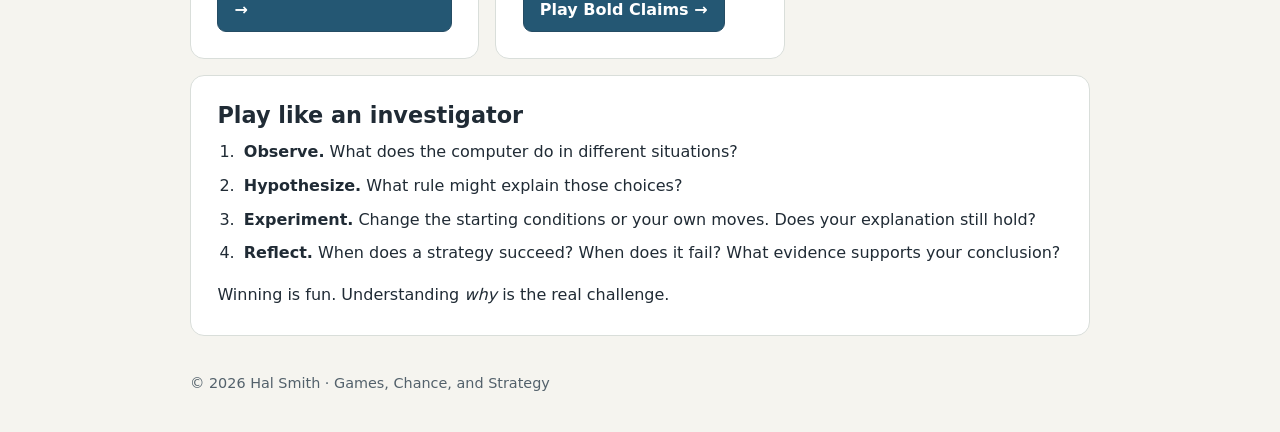
==== commit 5ae26ee4: "Launced Bold Claims" ====
--- a/index.html
+++ b/index.html
@@ -70,6 +70,12 @@
         <p>Five cards, two choices, one showdown. Will you play for a bigger reward or fold and let your opponent claim the point?</p>
         <a class="play" href="fold-or-fortune.html" aria-label="Play Fold or Fortune">Play Fold or Fortune →</a>
       </article>
+      <article class="panel game" aria-labelledby="bold-claims-heading">
+        <p class="tags">BLUFFING · PROBABILITY</p>
+        <h3 id="bold-claims-heading">Bold Claims</h3>
+        <p>Ten hidden dice, escalating claims, and one question: do you believe your opponent?</p>
+        <a class="play" href="bold-claims.html" aria-label="Play Bold Claims">Play Bold Claims →</a>
+      </article>
    </div>
   </section>
 
